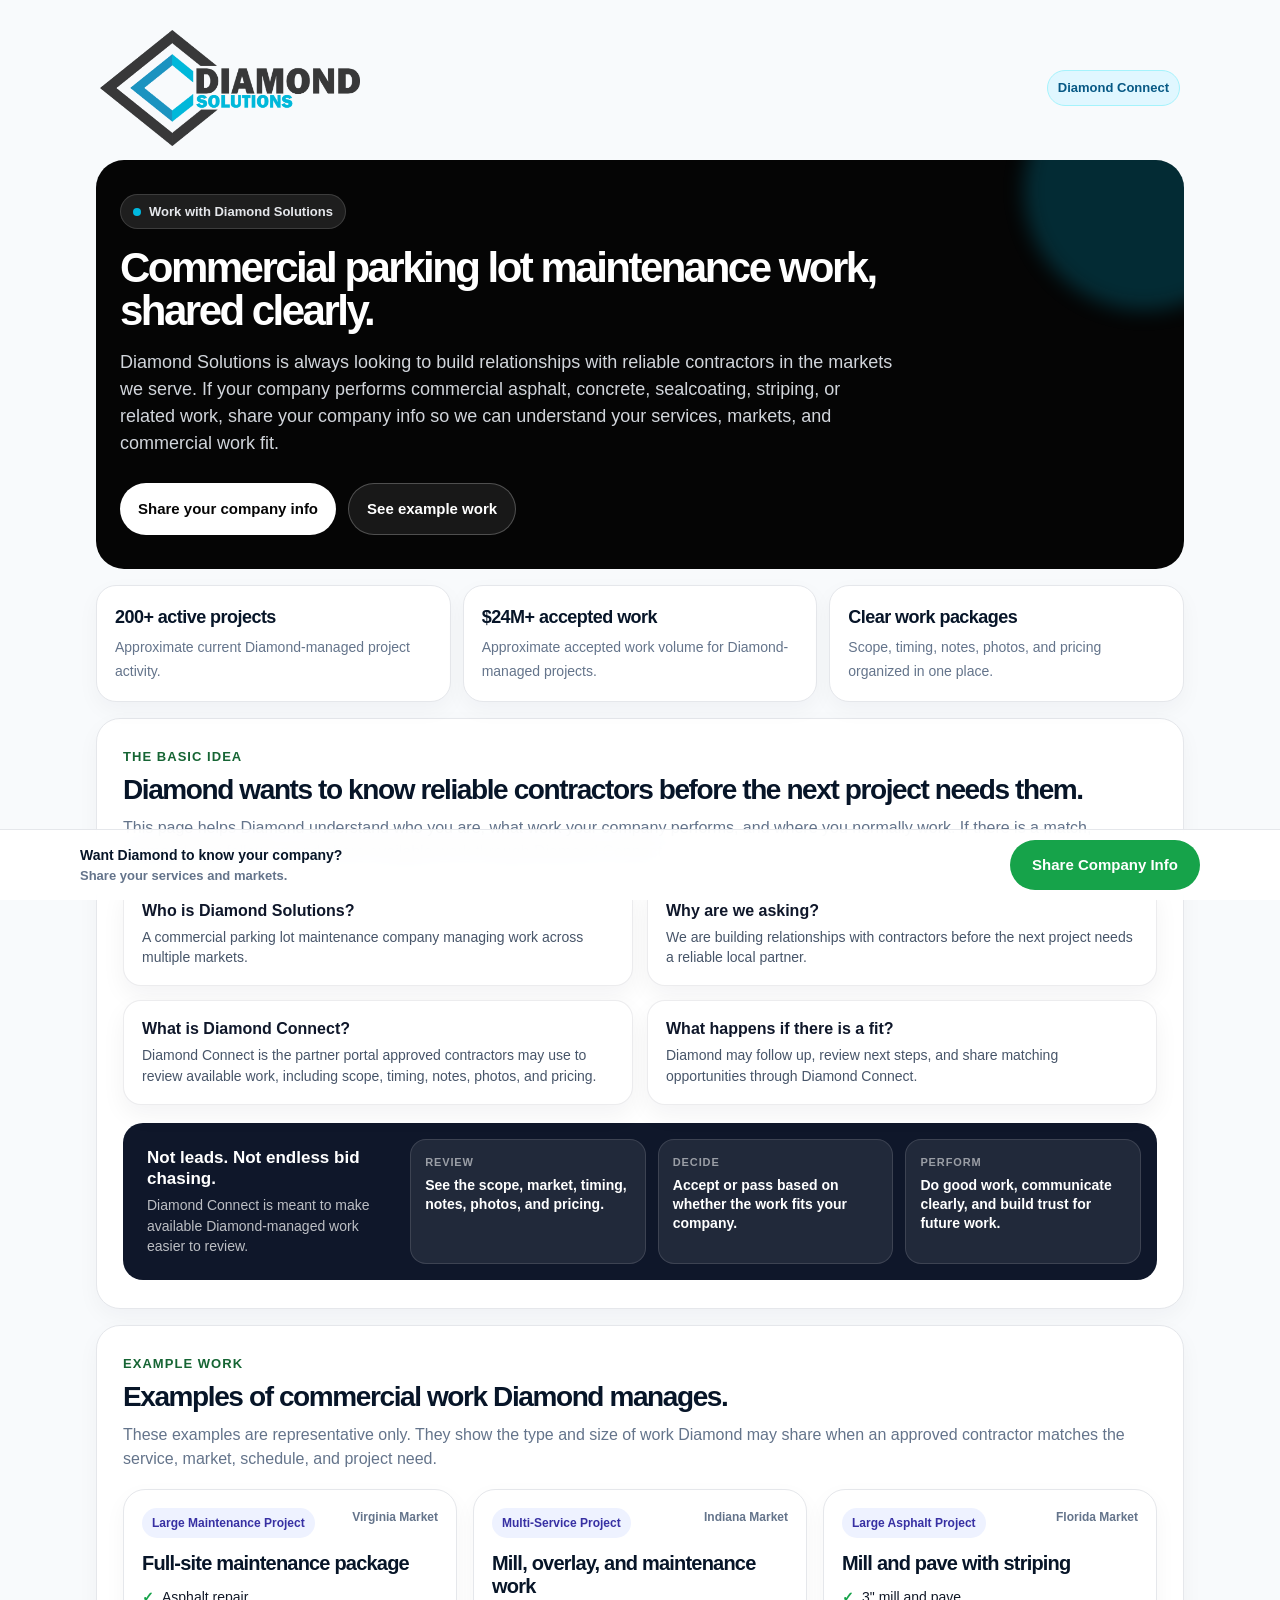
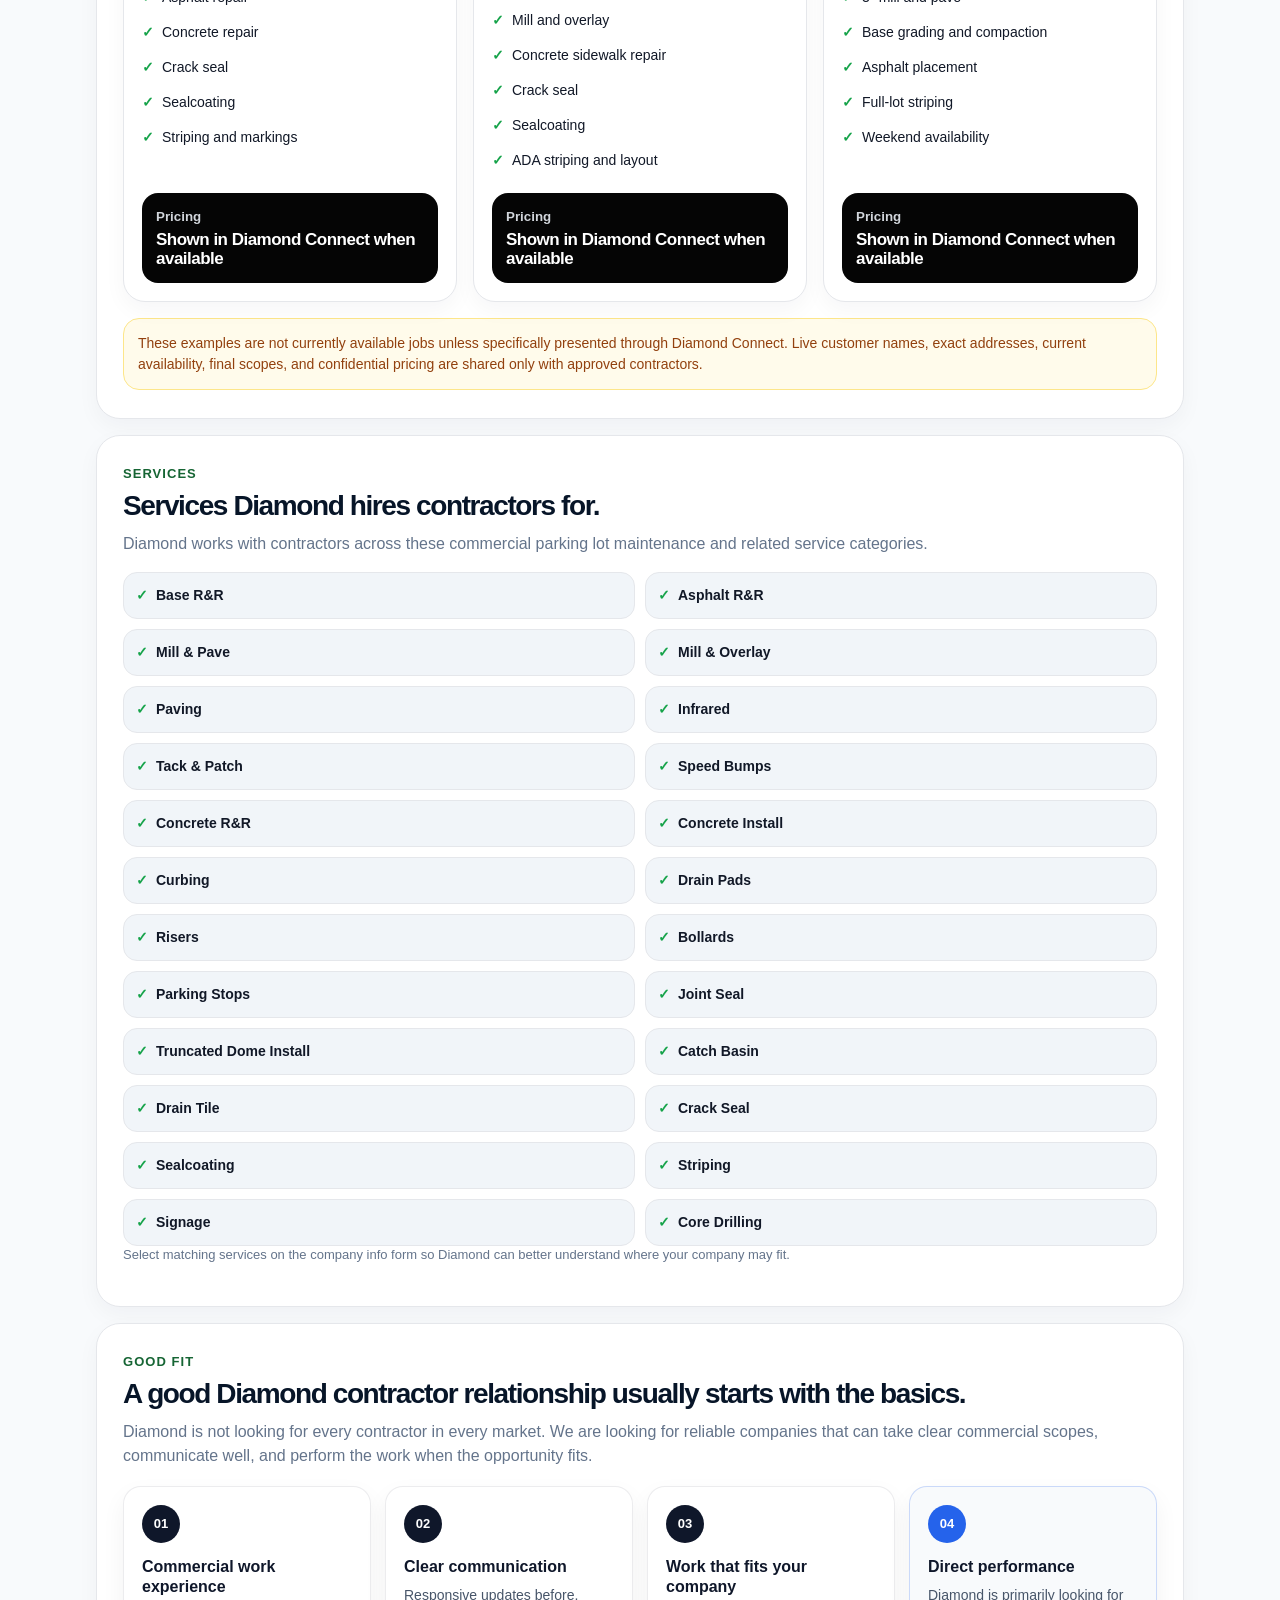
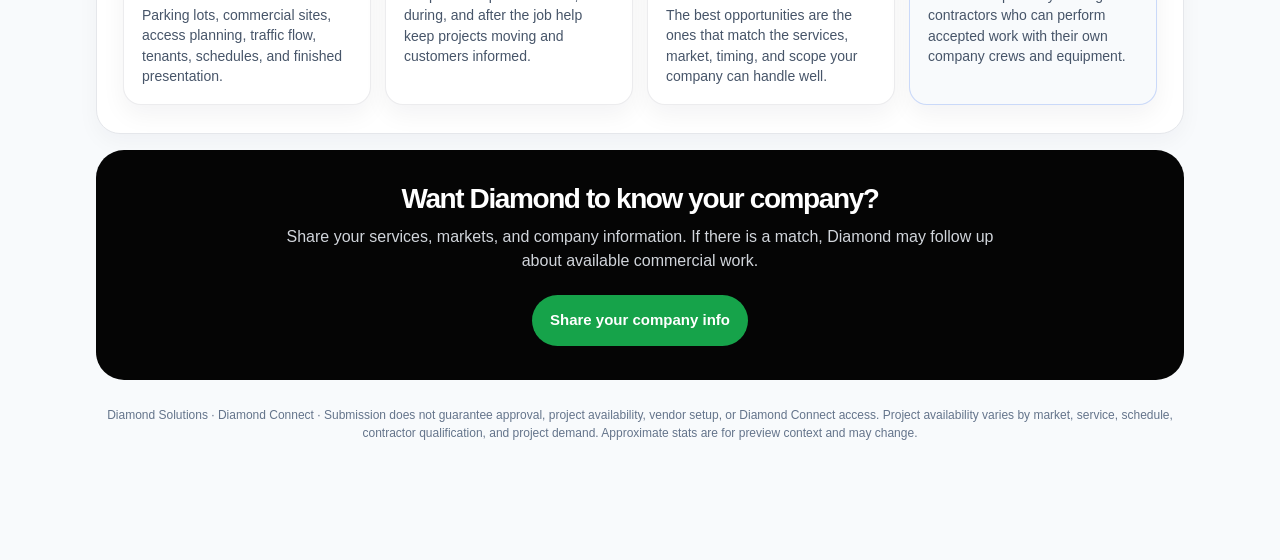
==== index.html @ 0c919553 "Add files via upload" ====
<!doctype html>
<html lang="en">
<head>
  <meta charset="UTF-8" />
  <meta name="viewport" content="width=device-width, initial-scale=1.0" />

  <title>Work with Diamond Solutions | Diamond Connect</title>

  <link rel="stylesheet" href="styles.css" />

  <style>
    .tight-section {
      padding-top: 28px;
      padding-bottom: 28px;
    }

    .qa-grid {
      display: grid;
      grid-template-columns: repeat(2, minmax(0, 1fr));
      gap: 14px;
      margin-top: 18px;
    }

    .qa-card {
      background: #ffffff;
      border: 1px solid rgba(15, 23, 42, 0.08);
      border-radius: 18px;
      padding: 18px;
      box-shadow: 0 10px 24px rgba(15, 23, 42, 0.05);
    }

    .qa-card strong {
      display: block;
      margin-bottom: 6px;
      color: #0f172a;
      font-size: 16px;
      line-height: 1.25;
    }

    .qa-card span {
      display: block;
      color: #475569;
      font-size: 14px;
      line-height: 1.45;
    }

    .connect-strip {
      display: grid;
      grid-template-columns: 1.1fr repeat(3, minmax(0, 1fr));
      gap: 12px;
      margin-top: 18px;
      padding: 16px;
      border-radius: 20px;
      background: #0f172a;
      color: #ffffff;
    }

    .connect-strip-intro {
      padding: 8px;
    }

    .connect-strip-intro strong {
      display: block;
      font-size: 17px;
      line-height: 1.25;
      margin-bottom: 6px;
    }

    .connect-strip-intro span {
      display: block;
      color: rgba(255,255,255,0.72);
      font-size: 14px;
      line-height: 1.45;
    }

    .connect-item {
      background: rgba(255,255,255,0.08);
      border: 1px solid rgba(255,255,255,0.12);
      border-radius: 16px;
      padding: 14px;
    }

    .connect-item small {
      display: block;
      color: rgba(255,255,255,0.55);
      font-size: 11px;
      font-weight: 900;
      letter-spacing: 0.08em;
      text-transform: uppercase;
      margin-bottom: 6px;
    }

    .connect-item strong {
      display: block;
      color: #ffffff;
      font-size: 14px;
      line-height: 1.35;
    }

    .compact-samples {
      display: grid;
      grid-template-columns: repeat(3, minmax(0, 1fr));
      gap: 16px;
      margin-top: 18px;
    }

    .sample-card.compact h3 {
      margin-bottom: 12px;
    }

    .sample-card.compact .scope-list li {
      margin-bottom: 6px;
    }

    .fit-grid {
      display: grid;
      grid-template-columns: repeat(4, minmax(0, 1fr));
      gap: 14px;
      margin-top: 18px;
    }

    .fit-card {
      background: #ffffff;
      border: 1px solid rgba(15, 23, 42, 0.08);
      border-radius: 18px;
      padding: 18px;
      box-shadow: 0 10px 24px rgba(15, 23, 42, 0.05);
    }

    .fit-card.featured {
      background: #f8fafc;
      border-color: rgba(37, 99, 235, 0.22);
    }

    .fit-icon {
      width: 38px;
      height: 38px;
      border-radius: 999px;
      background: #0f172a;
      color: #ffffff;
      display: flex;
      align-items: center;
      justify-content: center;
      font-size: 13px;
      font-weight: 900;
      margin-bottom: 14px;
    }

    .fit-card.featured .fit-icon {
      background: #2563eb;
    }

    .fit-card strong {
      display: block;
      color: #0f172a;
      font-size: 16px;
      line-height: 1.25;
      margin-bottom: 8px;
    }

    .fit-card span {
      display: block;
      color: #475569;
      font-size: 14px;
      line-height: 1.45;
    }

    .service-note {
      margin-top: 12px;
      color: #64748b;
      font-size: 13px;
      line-height: 1.45;
    }

    @media (max-width: 900px) {
      .compact-samples,
      .fit-grid,
      .connect-strip {
        grid-template-columns: 1fr;
      }

      .qa-grid {
        grid-template-columns: 1fr;
      }
    }
  </style>
</head>

<body>
  <main class="page">

    <div class="topbar">
      <a class="brand" href="index.html" aria-label="Diamond Solutions">
        <img class="brand-logo" src="diamond-solutions-logo.png" alt="Diamond Solutions logo" />
      </a>

      <div class="top-status">Diamond Connect</div>
    </div>

    <section class="hero">
      <div class="eyebrow">
        <span class="dot"></span>
        <span>Work with Diamond Solutions</span>
      </div>

      <h1>Commercial parking lot maintenance work, shared clearly.</h1>

      <p class="hero-copy">
        Diamond Solutions is always looking to build relationships with reliable contractors in the markets we serve.
        If your company performs commercial asphalt, concrete, sealcoating, striping, or related work, share your
        company info so we can understand your services, markets, and commercial work fit.
      </p>

      <div class="hero-actions">
        <a class="btn btn-primary" href="questionnaire.html">Share your company info</a>
        <a class="btn btn-outline" href="#sample-opportunities">See example work</a>
      </div>
    </section>

    <section class="quick-trust" aria-label="Diamond Solutions context">
      <div class="trust-card">
        <strong>200+ active projects</strong>
        <span>Approximate current Diamond-managed project activity.</span>
      </div>

      <div class="trust-card">
        <strong>$24M+ accepted work</strong>
        <span>Approximate accepted work volume for Diamond-managed projects.</span>
      </div>

      <div class="trust-card">
        <strong>Clear work packages</strong>
        <span>Scope, timing, notes, photos, and pricing organized in one place.</span>
      </div>
    </section>

    <section class="section intro-section tight-section">
      <div class="section-label">The basic idea</div>

      <h2>Diamond wants to know reliable contractors before the next project needs them.</h2>

      <p>
        This page helps Diamond understand who you are, what work your company performs, and where you normally work.
        If there is a match, Diamond may follow up and share available work through Diamond Connect.
      </p>

      <div class="qa-grid">
        <div class="qa-card">
          <strong>Who is Diamond Solutions?</strong>
          <span>
            A commercial parking lot maintenance company managing work across multiple markets.
          </span>
        </div>

        <div class="qa-card">
          <strong>Why are we asking?</strong>
          <span>
            We are building relationships with contractors before the next project needs a reliable local partner.
          </span>
        </div>

        <div class="qa-card">
          <strong>What is Diamond Connect?</strong>
          <span>
            Diamond Connect is the partner portal approved contractors may use to review available work, including
            scope, timing, notes, photos, and pricing.
          </span>
        </div>

        <div class="qa-card">
          <strong>What happens if there is a fit?</strong>
          <span>
            Diamond may follow up, review next steps, and share matching opportunities through Diamond Connect.
          </span>
        </div>
      </div>

      <div class="connect-strip" aria-label="How Diamond Connect helps contractors review work">
        <div class="connect-strip-intro">
          <strong>Not leads. Not endless bid chasing.</strong>
          <span>Diamond Connect is meant to make available Diamond-managed work easier to review.</span>
        </div>

        <div class="connect-item">
          <small>Review</small>
          <strong>See the scope, market, timing, notes, photos, and pricing.</strong>
        </div>

        <div class="connect-item">
          <small>Decide</small>
          <strong>Accept or pass based on whether the work fits your company.</strong>
        </div>

        <div class="connect-item">
          <small>Perform</small>
          <strong>Do good work, communicate clearly, and build trust for future work.</strong>
        </div>
      </div>
    </section>

    <section class="section tight-section" id="sample-opportunities">
      <div class="section-label">Example work</div>

      <h2>Examples of commercial work Diamond manages.</h2>

      <p>
        These examples are representative only. They show the type and size of work Diamond may share when an approved
        contractor matches the service, market, schedule, and project need.
      </p>

      <div class="compact-samples">

        <article class="sample-card compact">
          <div class="sample-top">
            <span class="sample-type">Large Maintenance Project</span>
            <span class="sample-market">Virginia Market</span>
          </div>

          <h3>Full-site maintenance package</h3>

          <ul class="scope-list">
            <li>Asphalt repair</li>
            <li>Concrete repair</li>
            <li>Crack seal</li>
            <li>Sealcoating</li>
            <li>Striping and markings</li>
          </ul>

          <div class="price-box">
            <small>Pricing</small>
            <strong>Shown in Diamond Connect when available</strong>
          </div>
        </article>

        <article class="sample-card compact">
          <div class="sample-top">
            <span class="sample-type">Multi-Service Project</span>
            <span class="sample-market">Indiana Market</span>
          </div>

          <h3>Mill, overlay, and maintenance work</h3>

          <ul class="scope-list">
            <li>Mill and overlay</li>
            <li>Concrete sidewalk repair</li>
            <li>Crack seal</li>
            <li>Sealcoating</li>
            <li>ADA striping and layout</li>
          </ul>

          <div class="price-box">
            <small>Pricing</small>
            <strong>Shown in Diamond Connect when available</strong>
          </div>
        </article>

        <article class="sample-card compact">
          <div class="sample-top">
            <span class="sample-type">Large Asphalt Project</span>
            <span class="sample-market">Florida Market</span>
          </div>

          <h3>Mill and pave with striping</h3>

          <ul class="scope-list">
            <li>3&quot; mill and pave</li>
            <li>Base grading and compaction</li>
            <li>Asphalt placement</li>
            <li>Full-lot striping</li>
            <li>Weekend availability</li>
          </ul>

          <div class="price-box">
            <small>Pricing</small>
            <strong>Shown in Diamond Connect when available</strong>
          </div>
        </article>

      </div>

      <div class="disclaimer">
        These examples are not currently available jobs unless specifically presented through Diamond Connect.
        Live customer names, exact addresses, current availability, final scopes, and confidential pricing are shared
        only with approved contractors.
      </div>
    </section>

    <section class="section tight-section">
      <div class="section-label">Services</div>

      <h2>Services Diamond hires contractors for.</h2>

      <p>
        Diamond works with contractors across these commercial parking lot maintenance and related service categories.
      </p>

      <div class="checklist">
        <div class="check">Base R&amp;R</div>
        <div class="check">Asphalt R&amp;R</div>
        <div class="check">Mill &amp; Pave</div>
        <div class="check">Mill &amp; Overlay</div>
        <div class="check">Paving</div>
        <div class="check">Infrared</div>
        <div class="check">Tack &amp; Patch</div>
        <div class="check">Speed Bumps</div>
        <div class="check">Concrete R&amp;R</div>
        <div class="check">Concrete Install</div>
        <div class="check">Curbing</div>
        <div class="check">Drain Pads</div>
        <div class="check">Risers</div>
        <div class="check">Bollards</div>
        <div class="check">Parking Stops</div>
        <div class="check">Joint Seal</div>
        <div class="check">Truncated Dome Install</div>
        <div class="check">Catch Basin</div>
        <div class="check">Drain Tile</div>
        <div class="check">Crack Seal</div>
        <div class="check">Sealcoating</div>
        <div class="check">Striping</div>
        <div class="check">Signage</div>
        <div class="check">Core Drilling</div>
      </div>

      <p class="service-note">
        Select matching services on the company info form so Diamond can better understand where your company may fit.
      </p>
    </section>

    <section class="section tight-section">
      <div class="section-label">Good fit</div>

      <h2>A good Diamond contractor relationship usually starts with the basics.</h2>

      <p>
        Diamond is not looking for every contractor in every market. We are looking for reliable companies that can take
        clear commercial scopes, communicate well, and perform the work when the opportunity fits.
      </p>

      <div class="fit-grid">
        <div class="fit-card">
          <div class="fit-icon">01</div>
          <strong>Commercial work experience</strong>
          <span>Parking lots, commercial sites, access planning, traffic flow, tenants, schedules, and finished presentation.</span>
        </div>

        <div class="fit-card">
          <div class="fit-icon">02</div>
          <strong>Clear communication</strong>
          <span>Responsive updates before, during, and after the job help keep projects moving and customers informed.</span>
        </div>

        <div class="fit-card">
          <div class="fit-icon">03</div>
          <strong>Work that fits your company</strong>
          <span>The best opportunities are the ones that match the services, market, timing, and scope your company can handle well.</span>
        </div>

        <div class="fit-card featured">
          <div class="fit-icon">04</div>
          <strong>Direct performance</strong>
          <span>Diamond is primarily looking for contractors who can perform accepted work with their own company crews and equipment.</span>
        </div>
      </div>
    </section>

    <section class="cta" id="apply">
      <h2>Want Diamond to know your company?</h2>

      <p>
        Share your services, markets, and company information. If there is a match, Diamond may follow up about
        available commercial work.
      </p>

      <a class="btn btn-green" href="questionnaire.html">Share your company info</a>
    </section>

    <footer class="footer">
      Diamond Solutions · Diamond Connect · Submission does not guarantee approval, project availability, vendor setup,
      or Diamond Connect access. Project availability varies by market, service, schedule, contractor qualification,
      and project demand. Approximate stats are for preview context and may change.
    </footer>

  </main>

  <div class="sticky-cta">
    <div class="sticky-inner">
      <div class="sticky-text">
        <strong>Want Diamond to know your company?</strong>
        Share your services and markets.
      </div>

      <a class="btn btn-green" href="questionnaire.html">Share Company Info</a>
    </div>
  </div>

</body>
</html>
---- styles.css ----
:root {
  --black: #050505;
  --near-black: #111827;
  --navy: #071528;
  --white: #ffffff;
  --off-white: #f8fafc;
  --soft-gray: #f1f5f9;
  --border: #e5e7eb;
  --slate: #64748b;
  --green: #16a34a;
  --green-dark: #166534;
  --gold: #f5c542;
  --blue: #009fce;
  --diamond-cyan: #00b8df;
  --diamond-blue: #1596c7;
}

* { box-sizing: border-box; }
html { scroll-behavior: smooth; }
body {
  margin: 0;
  font-family: Arial, Helvetica, sans-serif;
  background: var(--off-white);
  color: var(--near-black);
  line-height: 1.5;
}

.page {
  max-width: 1120px;
  margin: 0 auto;
  padding: 16px;
  padding-bottom: 96px;
}

.topbar {
  display: flex;
  justify-content: space-between;
  align-items: center;
  padding: 14px 4px;
  gap: 14px;
}

.brand {
  display: inline-flex;
  align-items: center;
  text-decoration: none;
  min-width: 0;
}

.brand-logo {
  display: block;
  width: min(260px, 58vw);
  height: auto;
}

.top-status {
  font-size: 13px;
  font-weight: 800;
  color: #075985;
  background: #e0f7ff;
  border: 1px solid #a5f3fc;
  padding: 7px 10px;
  border-radius: 999px;
  white-space: nowrap;
}

.hero {
  background: var(--black);
  color: var(--white);
  border-radius: 28px;
  padding: 34px 24px;
  overflow: hidden;
  position: relative;
}

.hero::after {
  content: "";
  position: absolute;
  width: 240px;
  height: 240px;
  border-radius: 999px;
  right: -80px;
  top: -90px;
  background: rgba(0, 184, 223, 0.22);
  filter: blur(10px);
}

.eyebrow {
  display: inline-flex;
  align-items: center;
  gap: 8px;
  background: rgba(255,255,255,0.1);
  border: 1px solid rgba(255,255,255,0.14);
  color: #e5e7eb;
  padding: 7px 12px;
  border-radius: 999px;
  font-size: 13px;
  font-weight: 800;
  margin-bottom: 18px;
  position: relative;
  z-index: 1;
}

.dot {
  width: 8px;
  height: 8px;
  background: var(--diamond-cyan);
  border-radius: 50%;
  display: inline-block;
}

h1 {
  margin: 0;
  max-width: 820px;
  font-size: 42px;
  line-height: 1.02;
  letter-spacing: -0.06em;
  position: relative;
  z-index: 1;
}

.hero-copy {
  margin: 16px 0 0;
  color: #d1d5db;
  max-width: 780px;
  font-size: 18px;
  position: relative;
  z-index: 1;
}

.hero-actions {
  display: flex;
  gap: 12px;
  flex-wrap: wrap;
  margin-top: 26px;
  position: relative;
  z-index: 1;
}

.btn {
  display: inline-flex;
  justify-content: center;
  align-items: center;
  text-decoration: none;
  border-radius: 999px;
  padding: 14px 18px;
  font-size: 15px;
  font-weight: 900;
  min-height: 48px;
  border: 0;
  cursor: pointer;
  text-align: center;
}

.btn-primary { background: var(--white); color: var(--black); }
.btn-green { background: var(--green); color: var(--white); }
.btn-outline { color: var(--white); border: 1px solid rgba(255,255,255,0.24); background: rgba(255,255,255,0.08); }
.btn-light { background: #fff; color: #050505; border: 1px solid #e5e7eb; }

.quick-trust {
  display: grid;
  grid-template-columns: repeat(auto-fit, minmax(180px, 1fr));
  gap: 12px;
  margin-top: 16px;
}

.trust-card,
.section,
.info-card,
.flow-step,
.sample-card,
.form-card {
  box-shadow: 0 8px 22px rgba(15, 23, 42, 0.04);
}

.trust-card {
  background: var(--white);
  border: 1px solid var(--border);
  border-radius: 20px;
  padding: 18px;
}

.trust-card strong {
  display: block;
  color: var(--navy);
  font-size: 18px;
  margin-bottom: 4px;
  letter-spacing: -0.03em;
}

.trust-card span { color: var(--slate); font-size: 14px; }

.section {
  background: var(--white);
  border: 1px solid var(--border);
  border-radius: 24px;
  padding: 26px;
  margin-top: 16px;
}

.section-label {
  color: var(--green-dark);
  font-weight: 900;
  font-size: 13px;
  text-transform: uppercase;
  letter-spacing: 0.08em;
  margin-bottom: 8px;
}

h2 {
  color: var(--navy);
  font-size: 28px;
  line-height: 1.1;
  letter-spacing: -0.05em;
  margin: 0 0 10px;
}

.section p { color: var(--slate); margin-top: 0; }

.brand-clarity {
  display: grid;
  grid-template-columns: repeat(3, 1fr);
  gap: 10px;
  margin-top: 18px;
}

.brand-clarity div {
  background: var(--soft-gray);
  border: 1px solid var(--border);
  border-radius: 16px;
  padding: 14px;
}

.brand-clarity span {
  display: block;
  color: var(--slate);
  font-size: 12px;
  font-weight: 900;
  text-transform: uppercase;
  letter-spacing: 0.08em;
  margin-bottom: 3px;
}

.brand-clarity strong {
  color: var(--navy);
  font-size: 16px;
}

.intro-grid {
  display: grid;
  grid-template-columns: repeat(3, 1fr);
  gap: 14px;
  margin-top: 18px;
}

.walkthrough-card {
  background: var(--black);
  color: var(--white);
  border-radius: 20px;
  padding: 22px;
  margin-top: 18px;
}

.walkthrough-card strong { display: block; margin-bottom: 10px; font-size: 18px; }
.walkthrough-card p { color: #d1d5db; margin: 0 0 12px; }
.walkthrough-card p:last-of-type { margin-bottom: 0; }
.relationship-card { border: 1px solid rgba(0, 184, 223, 0.26); }
.script-note { margin-top: 16px; padding: 12px; border-radius: 14px; background: rgba(255,255,255,0.1); color: #e5e7eb; font-size: 14px; }

.app-flow {
  display: grid;
  grid-template-columns: repeat(5, 1fr);
  gap: 12px;
  margin-top: 18px;
}

.flow-step {
  background: var(--soft-gray);
  border: 1px solid var(--border);
  border-radius: 18px;
  padding: 16px;
  min-height: 166px;
}

.flow-number {
  width: 34px;
  height: 34px;
  border-radius: 999px;
  background: var(--black);
  color: var(--white);
  display: flex;
  align-items: center;
  justify-content: center;
  font-weight: 900;
  font-size: 14px;
  margin-bottom: 12px;
}

.flow-step strong { display: block; color: var(--navy); margin-bottom: 6px; font-size: 15px; }
.flow-step span { color: var(--slate); font-size: 13px; }

.sample-grid {
  display: grid;
  grid-template-columns: repeat(3, 1fr);
  gap: 14px;
  margin-top: 18px;
}

.sample-card {
  border: 1px solid var(--border);
  border-radius: 22px;
  padding: 18px;
  background: var(--white);
  display: flex;
  flex-direction: column;
  min-height: 100%;
}

.sample-top {
  display: flex;
  justify-content: space-between;
  gap: 10px;
  align-items: flex-start;
  margin-bottom: 14px;
}

.sample-type {
  background: #eef2ff;
  color: #3730a3;
  padding: 6px 10px;
  border-radius: 999px;
  font-size: 12px;
  font-weight: 900;
}

.sample-market { color: var(--slate); font-weight: 800; font-size: 12px; white-space: nowrap; }
.sample-card h3 { margin: 0 0 12px; font-size: 20px; line-height: 1.15; color: var(--navy); letter-spacing: -0.04em; }
.scope-list { display: grid; gap: 8px; margin: 0 0 16px; padding: 0; list-style: none; }
.scope-list li { display: flex; gap: 8px; color: var(--near-black); font-size: 14px; }
.scope-list li::before { content: "✓"; color: var(--green); font-weight: 900; }

.price-box {
  margin-top: auto;
  background: var(--black);
  color: var(--white);
  border-radius: 16px;
  padding: 14px;
}

.price-box small { display: block; color: #d1d5db; font-weight: 700; margin-bottom: 3px; }
.price-box strong { font-size: 17px; letter-spacing: -0.03em; line-height: 1.15; display: block; }
.fit-note { margin: 12px 0 0; color: var(--slate); font-size: 13px; }

.scope-review {
  margin-top: 16px;
  background: #ecfdf5;
  border: 1px solid #bbf7d0;
  color: #14532d;
  border-radius: 18px;
  padding: 16px;
}
.scope-review strong { display: block; margin-bottom: 6px; color: #14532d; }
.scope-review span { color: #166534; font-size: 14px; }

.two-col {
  display: grid;
  grid-template-columns: 1fr 1fr;
  gap: 14px;
  margin-top: 18px;
}

.info-card {
  background: var(--soft-gray);
  border: 1px solid var(--border);
  border-radius: 18px;
  padding: 18px;
}

.info-card strong { display: block; color: var(--navy); font-size: 16px; margin-bottom: 6px; }
.info-card span { color: var(--slate); font-size: 14px; }

.checklist {
  display: grid;
  grid-template-columns: repeat(2, 1fr);
  gap: 10px;
  margin-top: 16px;
}

.check {
  background: var(--soft-gray);
  border: 1px solid var(--border);
  border-radius: 14px;
  padding: 12px;
  font-weight: 800;
  font-size: 14px;
  color: var(--near-black);
}
.check::before { content: "✓"; color: var(--green); margin-right: 8px; font-weight: 900; }

.disclaimer,
.connect-note {
  background: #fffbeb;
  border: 1px solid #fde68a;
  color: #92400e;
  border-radius: 16px;
  padding: 14px;
  font-size: 14px;
  margin-top: 16px;
}

.cta {
  background: var(--black);
  color: var(--white);
  text-align: center;
  border-radius: 28px;
  padding: 34px 24px;
  margin: 16px 0 26px;
}
.cta h2 { color: var(--white); margin-bottom: 10px; }
.cta p { color: #d1d5db; max-width: 720px; margin: 0 auto 22px; }

.footer { text-align: center; color: var(--slate); font-size: 12px; padding: 0 0 22px; }

.sticky-cta {
  position: fixed;
  left: 0;
  right: 0;
  bottom: 0;
  background: rgba(255,255,255,0.92);
  backdrop-filter: blur(14px);
  border-top: 1px solid var(--border);
  padding: 10px 14px;
  z-index: 99;
}

.sticky-inner {
  max-width: 1120px;
  margin: 0 auto;
  display: flex;
  gap: 10px;
  align-items: center;
  justify-content: space-between;
}

.sticky-text { font-size: 13px; color: var(--slate); font-weight: 800; }
.sticky-text strong { display: block; color: var(--navy); font-size: 14px; }
.sticky-inner .btn { min-width: 190px; }

/* Questionnaire */
.form-section { max-width: 900px; }
.form-grid { display: grid; grid-template-columns: 1fr 1fr; gap: 14px; margin-top: 16px; }
.form-card { background: var(--soft-gray); border: 1px solid var(--border); border-radius: 18px; padding: 18px; }
.form-card.full { grid-column: 1 / -1; }
label, .form-label { display: block; color: var(--navy); font-weight: 900; margin-bottom: 8px; }
input, select, textarea {
  width: 100%;
  border: 1px solid var(--border);
  border-radius: 14px;
  padding: 13px 12px;
  font-size: 15px;
  font-family: Arial, Helvetica, sans-serif;
  background: var(--white);
  color: var(--near-black);
}
textarea { min-height: 110px; resize: vertical; }
input:focus, select:focus, textarea:focus { outline: 3px solid rgba(22, 163, 74, 0.16); border-color: var(--green); }
.form-checklist { display: grid; grid-template-columns: repeat(2, 1fr); gap: 10px; margin-top: 10px; }
.form-checklist label { background: var(--white); border: 1px solid var(--border); border-radius: 14px; padding: 12px; font-weight: 800; font-size: 14px; color: var(--near-black); margin-bottom: 0; }
.form-checklist input { width: auto; margin-right: 8px; }
.form-actions { margin-top: 18px; display: flex; gap: 10px; flex-wrap: wrap; }
.form-message { display: none; margin-top: 14px; border-radius: 14px; padding: 12px; font-weight: 800; }
.form-message.success { display: block; background: #ecfdf5; border: 1px solid #bbf7d0; color: #14532d; }
.form-message.error { display: block; background: #fef2f2; border: 1px solid #fecaca; color: #991b1b; }

@media (max-width: 900px) {
  .brand-clarity,
  .quick-trust,
  .sample-grid,
  .app-flow,
  .two-col,
  .checklist,
  .form-grid,
  .form-checklist,
  .intro-grid { grid-template-columns: 1fr; }
  .flow-step, .sample-card { min-height: auto; }
}

@media (max-width: 640px) {
  .page { padding: 12px; padding-bottom: 98px; }
  .topbar { padding: 8px 2px 12px; gap: 10px; }
  .brand-logo { width: min(190px, 50vw); }
  .top-status { font-size: 11px; padding: 6px 8px; }
  .hero { padding: 30px 20px; border-radius: 24px; }
  h1 { font-size: 34px; }
  .hero-copy { font-size: 16px; }
  .hero-actions .btn { width: 100%; }
  .section { padding: 20px; border-radius: 22px; }
  h2 { font-size: 25px; }
  .sample-top { flex-direction: column; }
  .sample-market { white-space: normal; }
  .sticky-text { display: none; }
  .sticky-inner .btn { width: 100%; min-width: 0; }
  .form-actions .btn { width: 100%; }
}
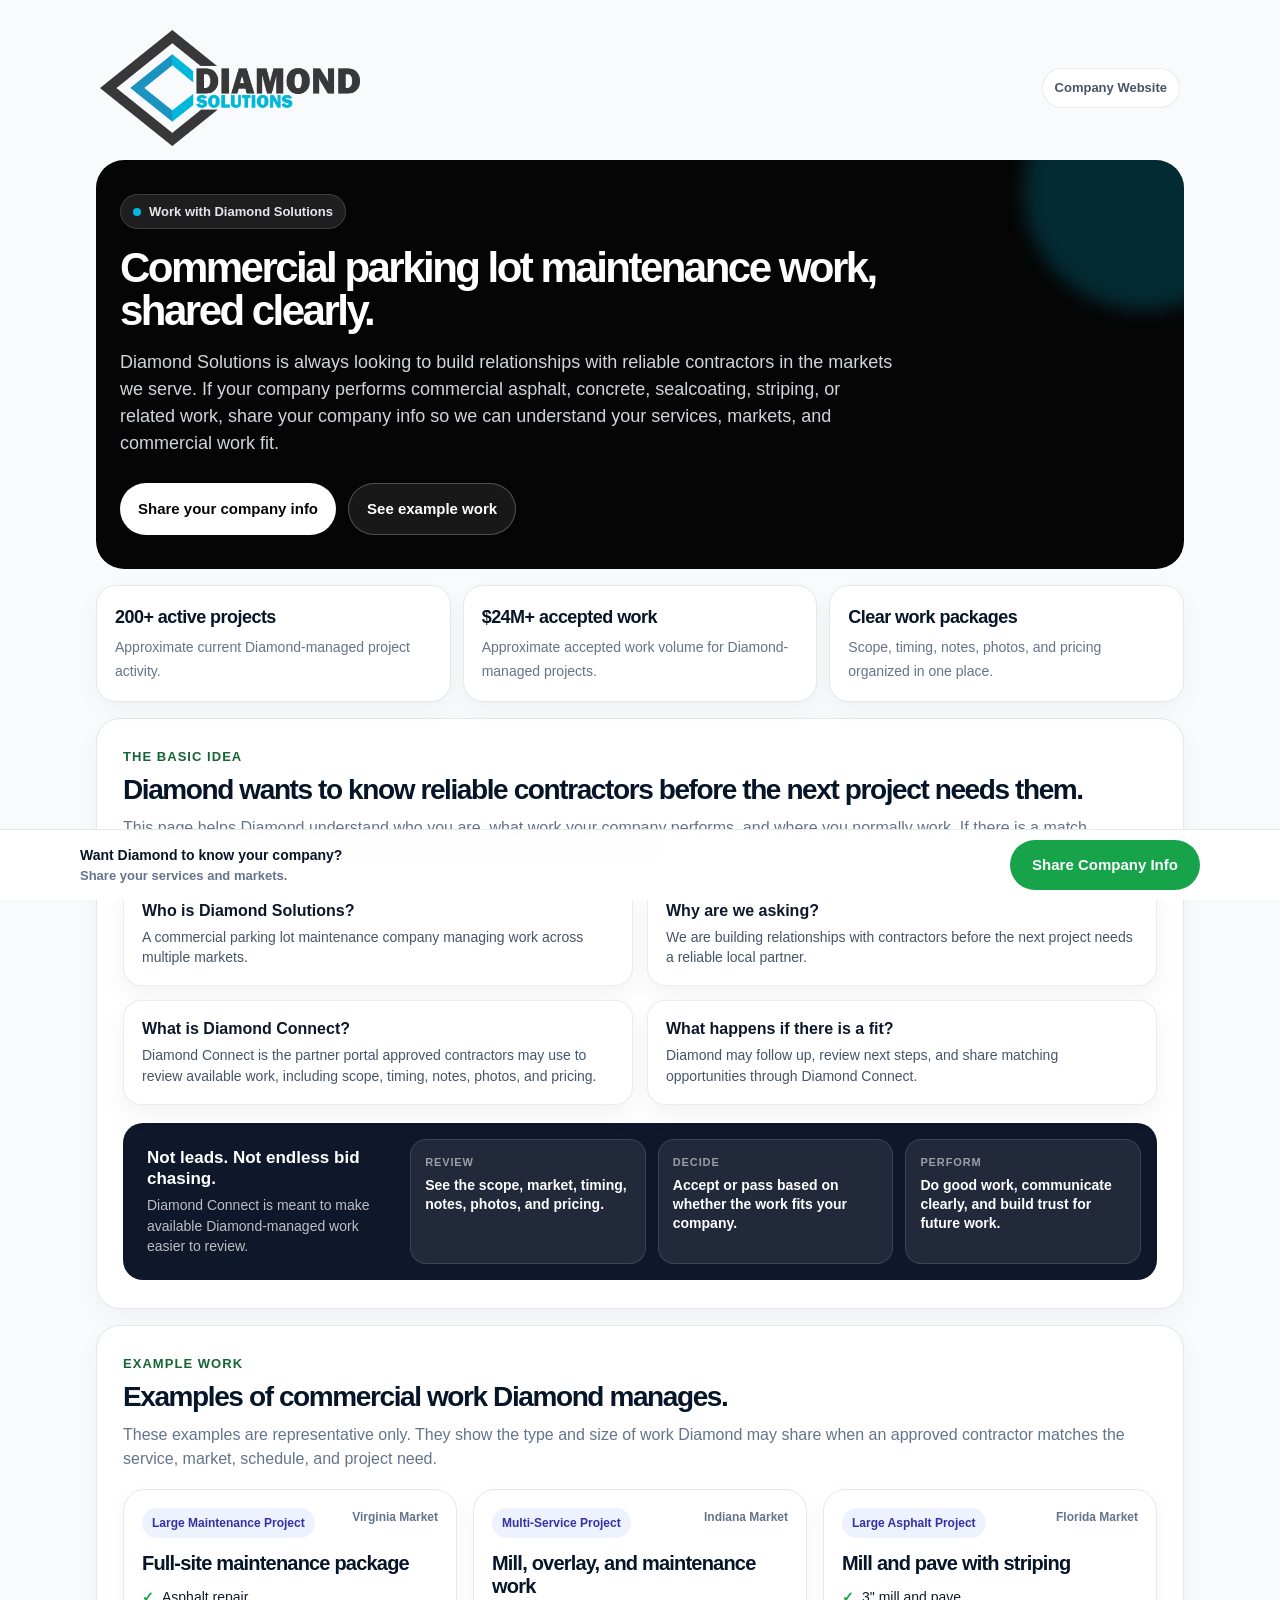
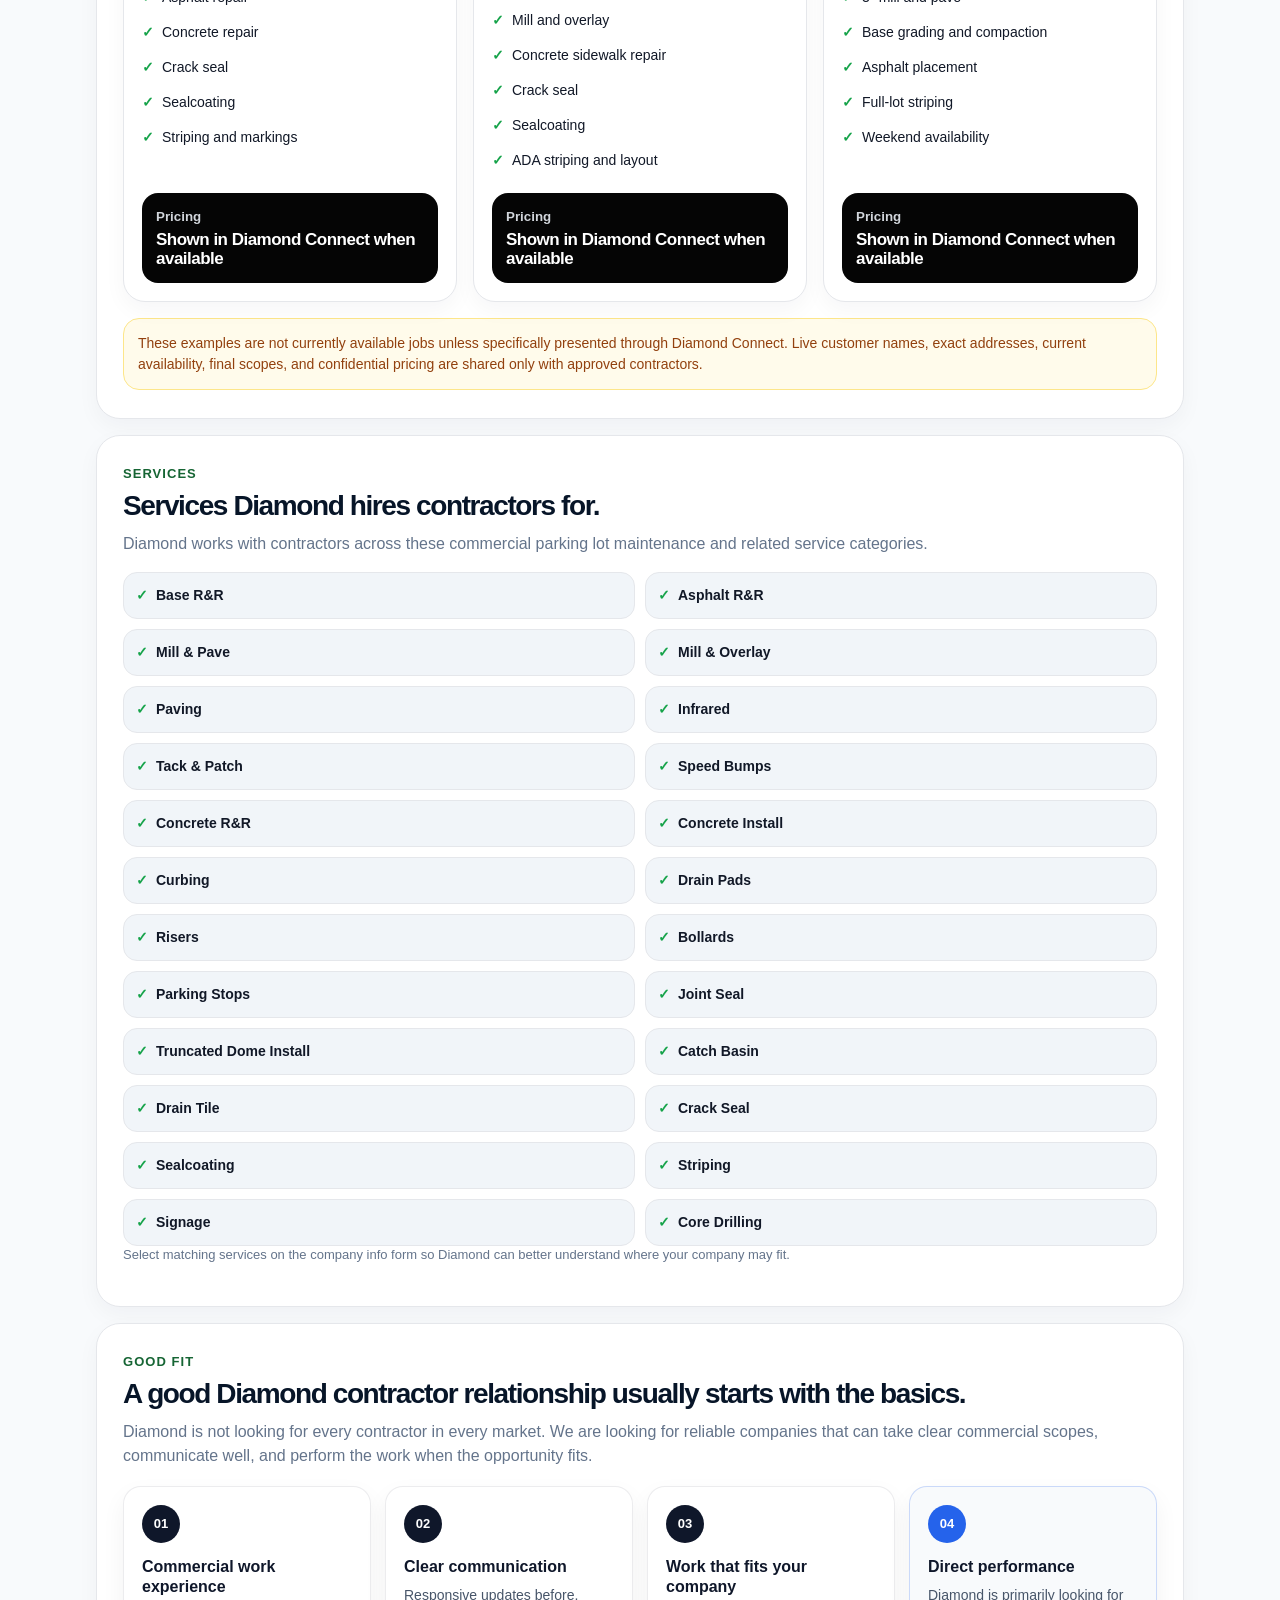
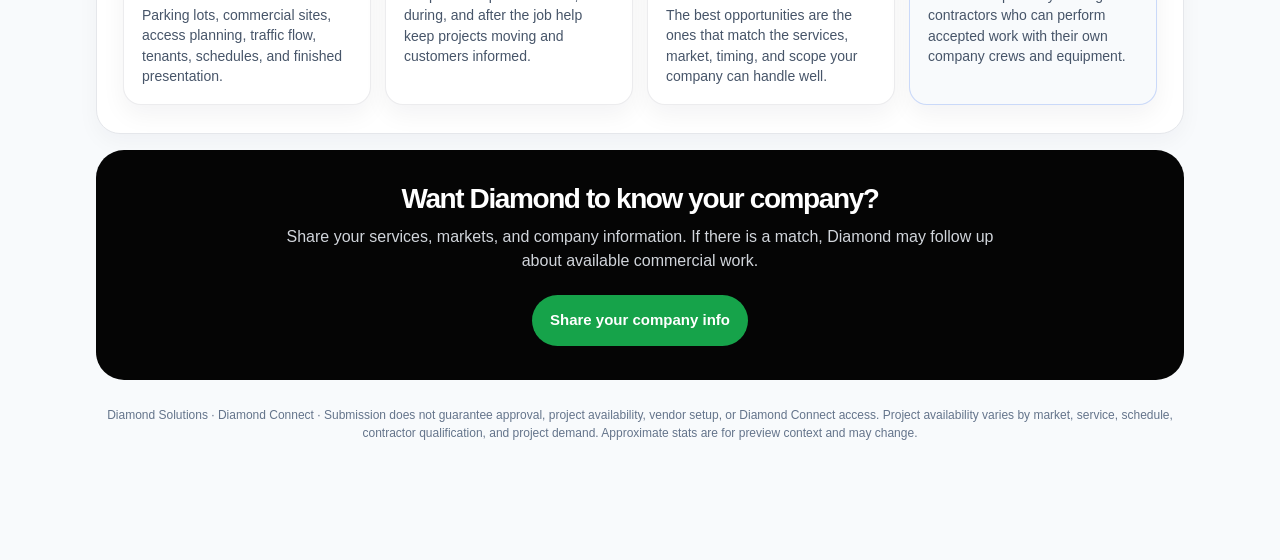
==== commit f62f7fd2: "Add company site link and update top bar styles Added a company site link with styling to the top ba" ====
--- a/index.html
+++ b/index.html
@@ -165,6 +165,35 @@
       line-height: 1.45;
     }
 
+
+    .company-site-link {
+      display: inline-flex;
+      align-items: center;
+      justify-content: center;
+      text-decoration: none;
+      color: #475569;
+      font-size: 13px;
+      font-weight: 800;
+      padding: 9px 12px;
+      border: 1px solid rgba(15, 23, 42, 0.08);
+      border-radius: 999px;
+      background: #ffffff;
+      white-space: nowrap;
+    }
+
+    .company-site-link:hover {
+      color: #0f172a;
+      border-color: rgba(15, 23, 42, 0.18);
+    }
+
+    .topbar-actions {
+      display: flex;
+      align-items: center;
+      gap: 10px;
+      flex-wrap: wrap;
+      justify-content: flex-end;
+    }
+
     .service-note {
       margin-top: 12px;
       color: #64748b;
@@ -194,7 +223,17 @@
         <img class="brand-logo" src="diamond-solutions-logo.png" alt="Diamond Solutions logo" />
       </a>
 
-      <div class="top-status">Diamond Connect</div>
+      <div class="topbar-actions">
+        <a
+          class="company-site-link"
+          href="https://www.thediamondsolutions.com"
+          target="_blank"
+          rel="noopener noreferrer"
+        >
+          Company Website
+        </a>
+
+      </div>
     </div>
 
     <section class="hero">
@@ -494,4 +533,4 @@
   </div>
 
 </body>
-</html>+</html>
